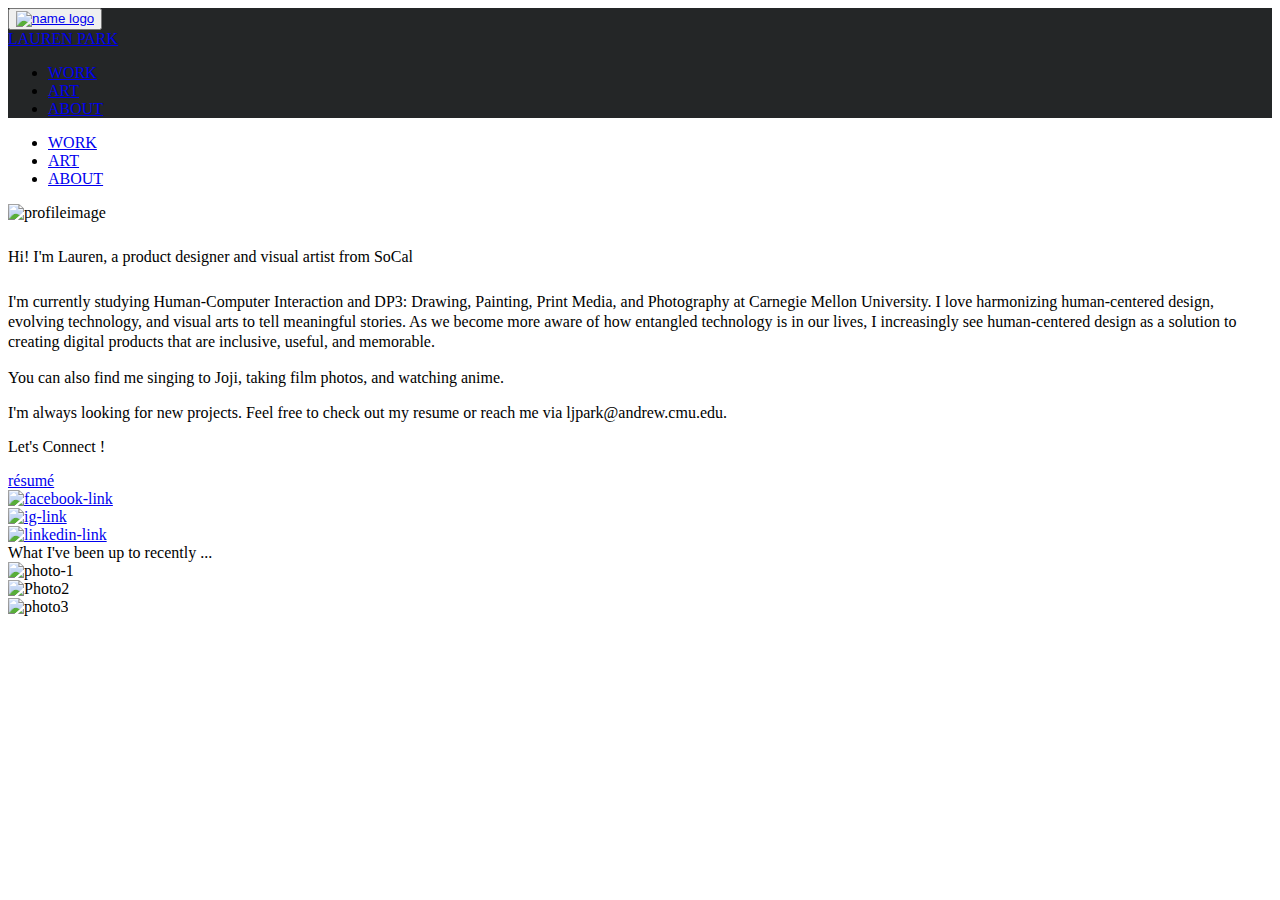
==== aboutme.html @ 9b580f32 "fixing paths to hw8 files" ====
<!DOCTYPE html>
<html>

<head>
<meta http-equiv="Content-Type" content="text/html; charset=utf-8"/>
	<title>Lauren Park</title>
	<link rel="stylesheet" href="assets/css/lpabout.css"> 
	<link rel="stylesheet" href="https://fonts.googleapis.com/css2?family=Raleway:wght@300;400;500;600&display=swap">
	<link rel="stylesheet" href="https://cdnjs.cloudflare.com/ajax/libs/animate.css/4.1.1/animate.min.css"/>
	<script src="assets/lp.js"></script>
</head>

	<body>

		<div class="heading">
			<div class="header-content" style="background-color: #242627">

				<!-- website brand logo -->
				<button class="homebutton">
					<a href="myhome.html"><img src="assets/images/mylogo2.png" alt="name logo" width="52" height="52">		
				</button>

				<!-- website brand name -->
				<div class="name">
					<a href="myhome.html">LAUREN PARK</a>
				</div>

				<!-- navigation bar -->
				<div class="navbar">
					<ul class="explore">
						<li><a href="myhome.html">WORK</a></li>
						<li><a href="art.html">ART</a></li>
						<li><a href="aboutme.html">ABOUT</a></li>
					</ul>
				</div>
			</div>
		</div>

		<!-- navigation selection -->
		<div class="toggle" onclick="togglemenu()">
		</div>

		<!-- responsive navigation bar -->
		<div class="sidemenu">
			<div class="close"></div>
			<ul class="menu">
				<li><a href="myhome.html">WORK</a></li>
				<li><a href="art.html">ART</a></li>
				<li><a href="aboutme.html">ABOUT</a></li>
			</ul>
		</div>
		
		<!-- profile content -->
		<div class ="animate__animated animate__fadeInDown">
			<div class="aboutmeinfo">
				<div class="profilephoto">
					<img src="assets/images/profile.png" alt="profileimage" style="width: 100%">
				</div>

				<div class="introducingme">
					<div class="infotext">
						<p><span style="line-height: 38px">Hi! I'm Lauren, a product designer and visual artist from SoCal</span></p>
						<p><b> <span style="font-weight: 500; font-size: 16px; line-height: 20px">I'm currently studying Human-Computer Interaction and DP3: Drawing, Painting, Print Media, and Photography at Carnegie Mellon University. I love harmonizing human-centered design, evolving technology, and visual arts to tell meaningful stories. As we become more aware of how entangled technology is in our lives, I increasingly see human-centered design as a solution to creating digital products that are inclusive, useful, and memorable. </span></b></p>
						<p><b> <span style="font-weight: 500; font-size: 16px; line-height: 20px">You can also find me singing to Joji, taking film photos, and watching anime.  </span></b></p>
						<p><b> <span style="font-weight: 500; font-size: 16px">I'm always looking for new projects. Feel free to check out my resume or reach me via ljpark@andrew.cmu.edu. </span></b></p>
						<p><b> <span style="font-weight: 500; font-size: 16px">Let's Connect ! </span></b></p>
					</div>

					<!-- resume link -->
					<div class="resume">
						<a href="https://drive.google.com/file/d/1IykAwkAk4e9C0wd0BMbo_Bul-13e1Os3/view?usp=sharing">résumé</a>
					</div>
				</div>

				<!-- social media links -->
				<div class="links">
					<div class="facebook">
						<a href="https://www.facebook.com/lauren.park.754"><img src="assets/images/fb.png" alt="facebook-link" style="width: 22%"></a>
					</div>

					<div class="instagram">
						<a href="https://www.instagram.com/laurenparrk/"><img src="assets/images/ig.png" alt="ig-link" style="width: 22%"></a>
					</div>

					<div class="linkedin">
						<a href="https://www.linkedin.com/in/lauren-park-031099/"><img src="assets/images/linkedin.png" alt="linkedin-link" style="width: 22%"></a>
					</div>
				</div>

				<!-- recent activity section -->
				<div class="recentactivity">
					<div class="recent-title">
						What I've been up to recently ...
					</div>

					<div class="recent">
						<div class="row">
							<div class="img1">
	    						<img class="me" src="assets/images/img1.jpg" alt="photo-1" style="width:30%;height:71%">
	        				</div>
	 					</div>

		  				<div class="row">
		  					<div class="img2">
									<img src="assets/images/img2.jpg" alt="Photo2" style="width:30%; height:71%">		   				 
							</div>
		  				</div>

		  				<div class="row">
		  					<div class="img3">
			   					<img src="assets/images/img3.jpg" alt="photo3" style="width:30%">
		   					</div>
						</div>
					</div>		
				</div>
			</div>
		</div>

	</body>
</html>
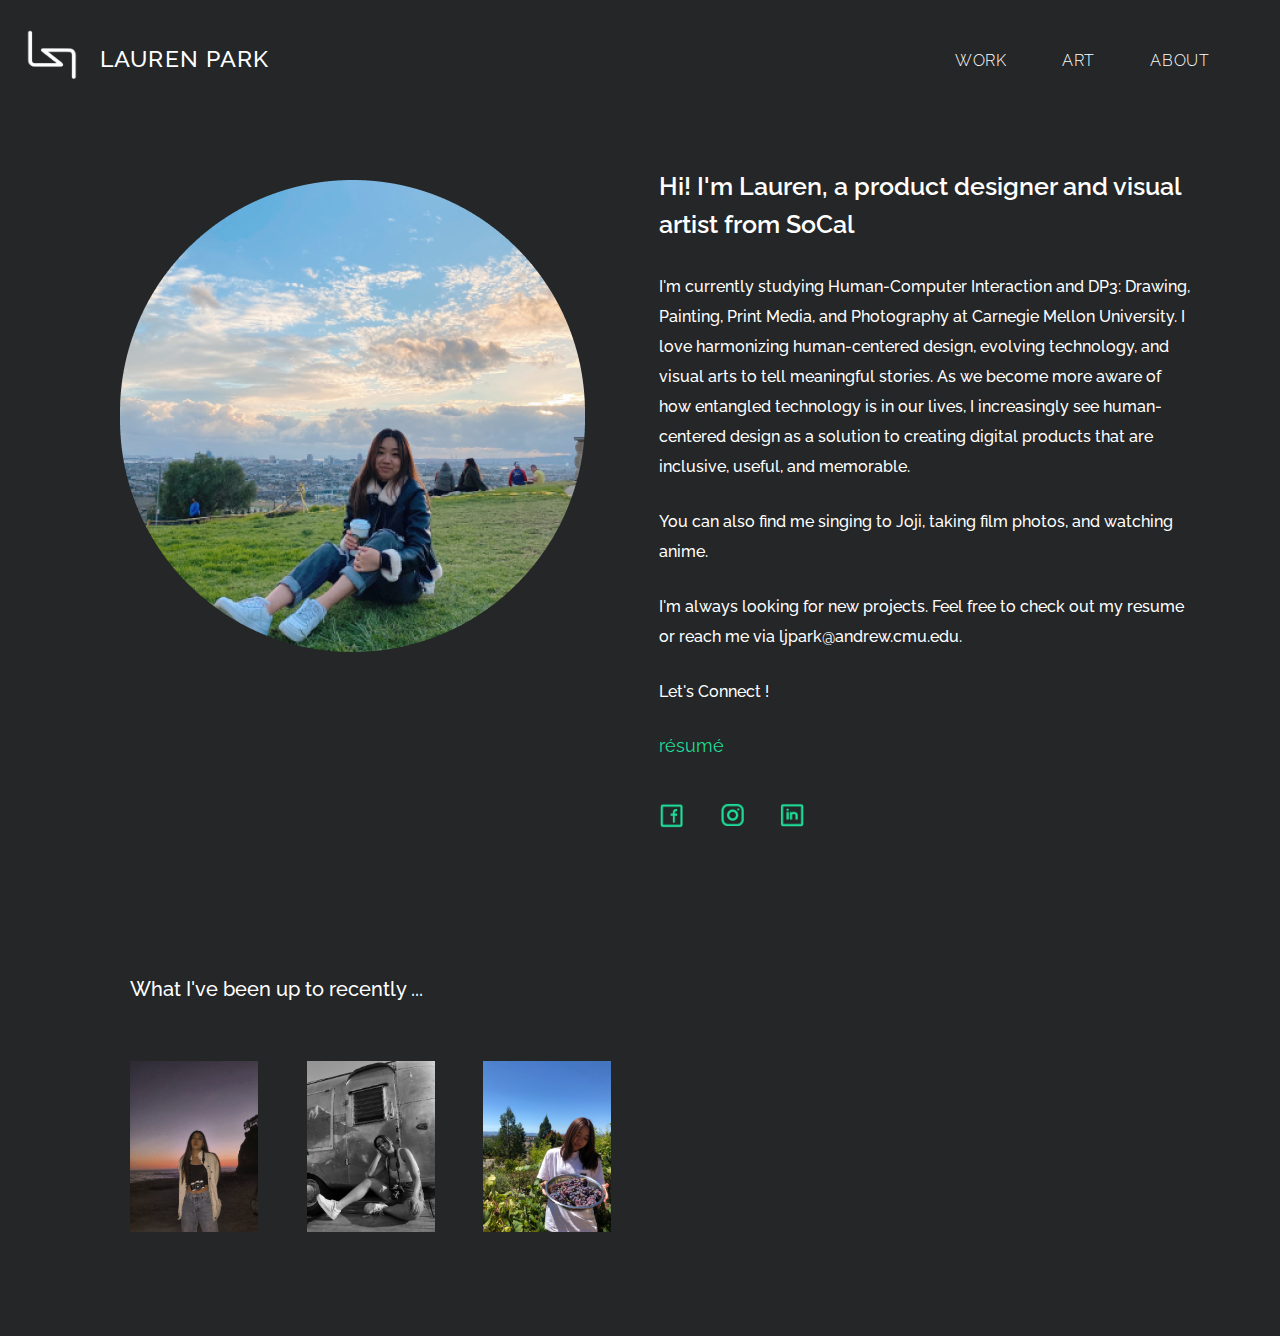
==== commit ccaad444: "updating file paths" ====
--- a/aboutme.html
+++ b/aboutme.html
@@ -17,18 +17,18 @@
 
 				<!-- website brand logo -->
 				<button class="homebutton">
-					<a href="myhome.html"><img src="assets/images/mylogo2.png" alt="name logo" width="52" height="52">		
+					<a href="index.html"><img src="assets/images/mylogo2.png" alt="name logo" width="52" height="52">		
 				</button>
 
 				<!-- website brand name -->
 				<div class="name">
-					<a href="myhome.html">LAUREN PARK</a>
+					<a href="index.html">LAUREN PARK</a>
 				</div>
 
 				<!-- navigation bar -->
 				<div class="navbar">
 					<ul class="explore">
-						<li><a href="myhome.html">WORK</a></li>
+						<li><a href="index.html">WORK</a></li>
 						<li><a href="art.html">ART</a></li>
 						<li><a href="aboutme.html">ABOUT</a></li>
 					</ul>
@@ -44,7 +44,7 @@
 		<div class="sidemenu">
 			<div class="close"></div>
 			<ul class="menu">
-				<li><a href="myhome.html">WORK</a></li>
+				<li><a href="index.html">WORK</a></li>
 				<li><a href="art.html">ART</a></li>
 				<li><a href="aboutme.html">ABOUT</a></li>
 			</ul>
--- a/assets/css/lpabout.css
+++ b/assets/css/lpabout.css
@@ -0,0 +1,527 @@
+
+html, body {
+ 	background: #242627;
+  	margin: auto;
+}
+
+/*responsive navigation bar visible*/
+
+@media screen and (max-width: 820px) {
+	.navbar {
+		visibility: hidden;
+	}
+
+	.explore {
+		visibility: hidden;
+	}
+
+	.toggle {
+		visibility: visible;
+       	opacity: 1.5;
+        margin-top: 10px;
+        margin-right: 8px;
+	}
+
+	.sidemenu {
+		width: 110%;
+	}
+}
+
+/*navigation bar visible*/
+
+@media screen and (min-width: 800px) {
+	.toggle {
+		visibility: hidden;
+        opacity: 1.5;
+        margin-top: 10px;
+        margin-right: 8px;
+	}
+
+	.menu {
+		visibility: hidden;
+	}
+
+	.navbar {
+		visibility: visible;
+	}
+}
+
+/*profile content size adjustment*/
+
+@media screen and (max-width: 988px){
+	.infotext {
+		padding: 10px 10px 10px;
+		width: 350px;
+		position: relative; top: -90px;
+	}
+
+	.recent {
+		width: 200%;
+		right: -150px;
+	}
+
+	.img1 {
+		width: 100%;
+	}
+
+	.img2 {
+		margin-left: 250px;
+		width: 100%;
+	}
+
+	.img3 {
+		margin-left: 500px;
+		width: 100%;
+	}
+}
+
+@media screen and (max-width: 888px){
+	.infotext {
+		padding: 10px 10px 10px;
+		width: 300px;
+		position: relative; top: -90px; right: 70px;
+	}
+
+	.aboutmeinfo {
+		position: relative;right: 10px;
+	}
+
+	.recent {
+		width: 150%;
+		right: -150px;
+	}
+
+	.img1 {
+		width: 100%;
+	}
+
+	.img2 {
+		margin-left: 250px;
+		width: 100%;
+	}
+
+	.img3 {
+		margin-left: 500px;
+		width: 100%;
+	}
+
+	.resume {
+		position: relative;right: 60px;
+	}
+}
+
+@media screen and (max-width: 688px){
+	.infotext {
+		padding: 10px 10px 10px;
+		width: 300px;
+		position: relative; top: -90px; right: 70px;
+	}
+
+	.aboutmeinfo {
+		position: relative;right: 10px;
+	}
+
+	.recent {
+		width: 150%;
+		right: -100px;
+	}
+
+	.img1 {
+		width: 80%;
+	}
+
+	.img2 {
+		margin-left: 250px;
+		width: 80%;
+	}
+
+	.img3 {
+		margin-left: 500px;
+		width: 80%;
+	}
+}
+
+@media screen and (max-width: 588px){
+	.infotext {
+		padding: 10px 10px 10px;
+		width: 300px;
+		position: relative; top: -90px; right: 70px;
+	}
+
+	.aboutmeinfo {
+		position: relative;right: 10px;
+	}
+
+	.recent {
+		width: 150%;
+		right: -10px;
+	}
+
+	.img1 {
+		width: 80%;
+	}
+
+	.img2 {
+		margin-left: 250px;
+		width: 80%;
+	}
+
+	.img3 {
+		margin-left: 500px;
+		width: 80%;
+	}
+}
+
+@media screen and (max-width: 1000px) {
+	.profilephoto {
+		align-items: center;
+	}
+
+	.aboutmeinfo {
+		width: 55%;
+	}
+
+	.links {
+		position: relative; left: -250px;
+	}
+
+	.divider {
+		position: relative; top: -500px;
+	}
+
+	.row {
+		flex-direction: column;
+		position: relative;
+	}
+
+	.recent {
+		flex-direction: column;
+	}
+}
+
+/*name logo content*/
+
+.heading {
+	background-color: #242627;
+	margin-top: 0px;
+	padding-top: 0px;
+	color: white;
+	margin: 0 auto;
+	width: 100%;
+	z-index: 7;
+}
+
+.header-content {
+	font-family: 'Raleway', sans-serif;
+	font-weight: 300; 
+	letter-spacing: 0.05em;
+	width: 1200px;
+	margin: 0 auto;
+	z-index: 7;
+	position: fixed;
+	color: white;
+	padding-bottom: 90px;
+	padding-top: 0px;
+	padding-right: 240px;
+}
+
+.homebutton {
+	outline: none;
+	background: none;
+	border: none;
+	margin-top: 28px;
+	position: fixed;
+	left: 20px;
+	background-color: #242627;
+
+}
+
+.name {
+	font-weight: 500; 
+	display: inline-block;
+	letter-spacing: 0.05em;
+	font-size: 23px;	
+	position: fixed;
+	top: 45px;
+	left: 100px;
+	align-items: left;
+	padding-bottom: 0px;
+	background-color: #242627;
+	z-index: 7;
+}
+
+.name a {
+	text-decoration: none;
+	color: white;
+}
+
+/*navigation bar content*/
+
+.navbar {
+	display: inline-block;
+	align-items: right;
+	margin: auto;
+	padding-bottom: 0px;
+	top: 40px;
+	width: 230px;
+	font-weight: 500;
+	background-color: #242627;
+	z-index: 7;
+}
+
+.explore {
+	position: fixed;
+	float: left;
+	right: 70px;
+	background-color: #242627;
+	background-size: cover;
+}
+
+.explore li {
+	padding-left: 50px;
+    display: inline-block;
+    cursor: pointer;
+    font-weight: 300;
+    line-height: 60px;
+    position: relative;
+    transition: all 0.4s ease-out;
+}
+
+.explore li a {
+	color: white;
+	text-decoration: none;
+}
+
+.work {
+	display: inline-block;
+	font-size: 15px;
+}
+
+.work a {
+	color: white;
+	text-decoration: none;
+	position: relative; right: 20px;
+}
+
+.art {
+	display: inline-block;
+	font-size: 15px;
+	position: relative; right: -20px;
+}
+
+.about {
+	display: inline-block;
+	font-size: 15px;
+	position: relative; right: -60px;
+}
+
+.about a {
+	color: white;
+	text-decoration: none;
+}
+
+/*responsive navigation bar content*/
+
+.toggle {
+	position: fixed;
+	background: #242627 url("../images/tmenu.png");
+	background-position: center;
+	background-repeat: no-repeat;
+	cursor: pointer;
+	background-size: 25px;
+	top: 22px;
+	right: 30px;
+	width: 50px;
+	height: 50px;
+	z-index: 8;
+}
+
+.toggle.active {
+	background: #242627 url("../images/close.png");
+	background-size: 25px;
+	background-position: center;
+	background-repeat: no-repeat;
+}
+
+.sidemenu {
+	font-family: 'Raleway', sans-serif;
+	position: fixed;
+	background: #242627;
+	justify-content: center;
+	align-items: center;
+	right: -100px;
+	top:100px;
+	padding: 100px;
+	z-index: 1;
+	width: 100%
+	height: 100%;
+	visibility: hidden;
+	opacity: 20%;
+}
+
+.sidemenu .menu li {
+	background: #242627;
+	display: block;
+    text-align: center;
+    padding: 20px 0;
+    right: -100px;
+    font-size: 30px;
+    min-height: 30px;
+    font-weight: 600;
+    cursor: pointer;
+    transition: all 0.4s ease-out; *
+}
+
+.sidemenu .menu li a {
+    color: #B3B8BB;
+}
+
+.sidemenu .menu li a:hover {
+    text-decoration: none;
+    color: white;
+}
+
+.sidemenu.active {
+    visibility: visible;
+    opacity: 1.5;
+}
+
+.close {
+	position: absolute;
+    right: 45px;
+    font-size: 20px;
+    font-weight: 100;
+    z-index: 1;
+    cursor: pointer;
+    top: -3px;
+    line-height: 90px;
+}
+
+.navbar .explore li a:hover {
+	font-weight: 600;
+}
+
+/*profile info contents*/
+
+.profilephoto {
+	position: relative; top:-120px; right: -120px;
+	display: inline-block;
+	margin-top: 300px;
+	align-items: center;
+	justify-content: center;
+}
+
+.divider {
+	display: inline-block;
+	position: relative;
+	right: -180px;
+	top: 350px;
+}
+
+.introducingme {
+	display: inline-block;
+	font-family: 'Raleway', sans-serif;
+	font-size: 25px;
+	font-weight: 600;
+	color: white;
+	padding-right: 50px;
+	white-space: normal;
+	position: relative; right: -150px; top: -20px;
+	width: 42%;
+	height: 40%;
+	margin-left: 30px;
+	padding-left: 10px;
+}
+
+.resume a {
+	color: #1EDD98;
+	text-decoration: none;
+	font-size: 18px;
+	display: inline-block;
+	font-weight: 400;
+	position: relative;
+}
+
+.links {
+	display: flex;
+	position: relative;
+	top: 50px;
+	right: -130px;
+}
+
+.facebook {
+	position: relative; top: -25px; right: -530px;
+	display: inline-block;
+}
+
+.instagram {
+	position: relative; top: -25px; right: -485px;
+	display: inline-block;
+}
+
+.linkedin {
+	position: relative; top: -25px; right: -440px;
+	display: inline-block;
+}
+
+.divider {
+	position: relative; top: 20px;
+}
+
+.recentactivity {
+	display: inline-block;
+}
+
+.recent {
+	position: relative;
+	display: flex;
+	align-content: center;
+	margin: 30px;
+	padding-bottom: 100px;
+	white-space: normal;
+	width: 100%
+}
+
+.row {
+	display: inline-block;
+	flex: 5%;
+	align-content: center;
+	position: relative;
+	top: 200px;
+	padding-bottom: 100px;
+}
+
+.img1 {
+	display: inline-block;
+	position: relative;
+	left: 100px;
+}
+
+.img2 {
+	display: inline-block;
+	position: relative;
+	left: -150px;
+}
+
+.img3 {
+	display: inline-block;
+	position: relative;
+	left: -400px;
+}
+
+.recent-title {
+	color: white;
+	font-family: 'Raleway', sans-serif;
+	font-size: 20px;
+	font-weight: 500;
+	position: relative;
+	left: 130px;
+	top: 170px;
+}
+
+/*profile content animation duration*/
+
+.animate__animated.animate__fadeInDown {
+	--animate-duration: 2s;
+}
+
